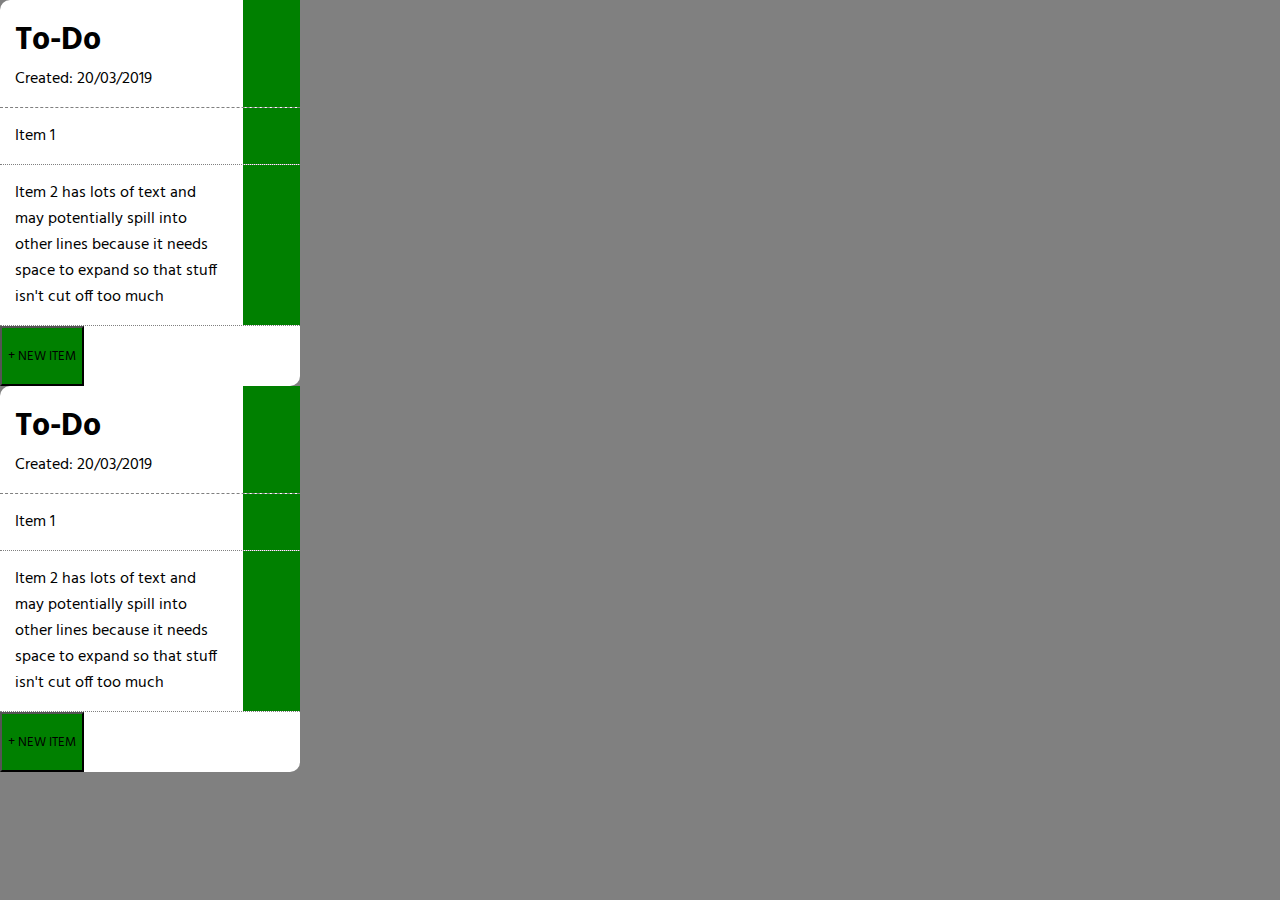
==== index.html @ 6cf63583 "Removed uikit fonts and made lists semi-sortable" ====
<!DOCTYPE html>
<html>
    <head>
        <meta http-equiv="Content-Type" content="text/html; charset=utf-8" />
        <meta name="viewport" content="width=device-width, initial-scale=1" />
        <title>Home</title>
        <link href="https://fonts.googleapis.com/css?family=Hind" rel="stylesheet">
        <link rel="stylesheet" href="css/uikit.css">
        <script src='js/jquery-3.3.1.min.js'></script>
        <script src='js/uikit-icons.min.js'></script>
        <script src='js/uikit.min.js'></script>
        <style>
            * {
                font-family: 'Hind', sans-serif;
            }
            body {
                /* padding:200px; */
                background:grey;
            }
            .list {
                background:white;
                width:300px;
                min-height:140px;
                border-radius:10px;
            }
            .title {
                min-height:80px;
                border-bottom:1px dashed grey;
                display:flex;
                flex-direction:row;
            }
            .title h1, .title p {
                padding:0;
                margin:0;
            }
            .details {
                flex:4 1 0;
                padding:15px;
            }
            .completed {
                flex:1 0 auto;
                background:green;
            }

            .list-elem {
                min-height:50px;
                border-bottom:1px dotted grey;
                display:flex;
                flex-direction:row;
            }
            .elem-name {
                flex:4 1 0;
                padding:15px;
            }
            .elem-complete {
                flex:1 0 auto;
                background:green;
            }

            .new {
                height:60px;
                background:green;
            }
        </style>
    </head>
    <body>
        <div class="board" uk-sortable>
            <div class="list">
                <div class="title">
                    <div class="details">
                        <h1>To-Do</h1>
                        <p>Created: 20/03/2019</p>
                    </div>
                    <div class="completed">&nbsp;</div>
                </div>
                <div class="list-elems" uk-sortable>
                    <div class="list-elem">
                        <div class="elem-name">Item 1</div>
                        <div class="elem-complete">&nbsp;</div>
                    </div>
                    <div class="list-elem">
                        <div class="elem-name">Item 2 has lots of text and may potentially spill into other lines because it needs space to expand so that stuff isn't cut off too much</div>
                        <div class="elem-complete">&nbsp;</div>
                    </div>
                </div>
                <button class="new">+ NEW ITEM</button>
            </div>
            <div class="list">
                <div class="title">
                    <div class="details">
                        <h1>To-Do</h1>
                        <p>Created: 20/03/2019</p>
                    </div>
                    <div class="completed">&nbsp;</div>
                </div>
                <div class="list-elem">
                    <div class="elem-name">Item 1</div>
                    <div class="elem-complete">&nbsp;</div>
                </div>
                <div class="list-elem">
                    <div class="elem-name">Item 2 has lots of text and may potentially spill into other lines because it needs space to expand so that stuff isn't cut off too much</div>
                    <div class="elem-complete">&nbsp;</div>
                </div>
                <button class="new">+ NEW ITEM</button>
            </div>
        </div>
    </body>
</html>
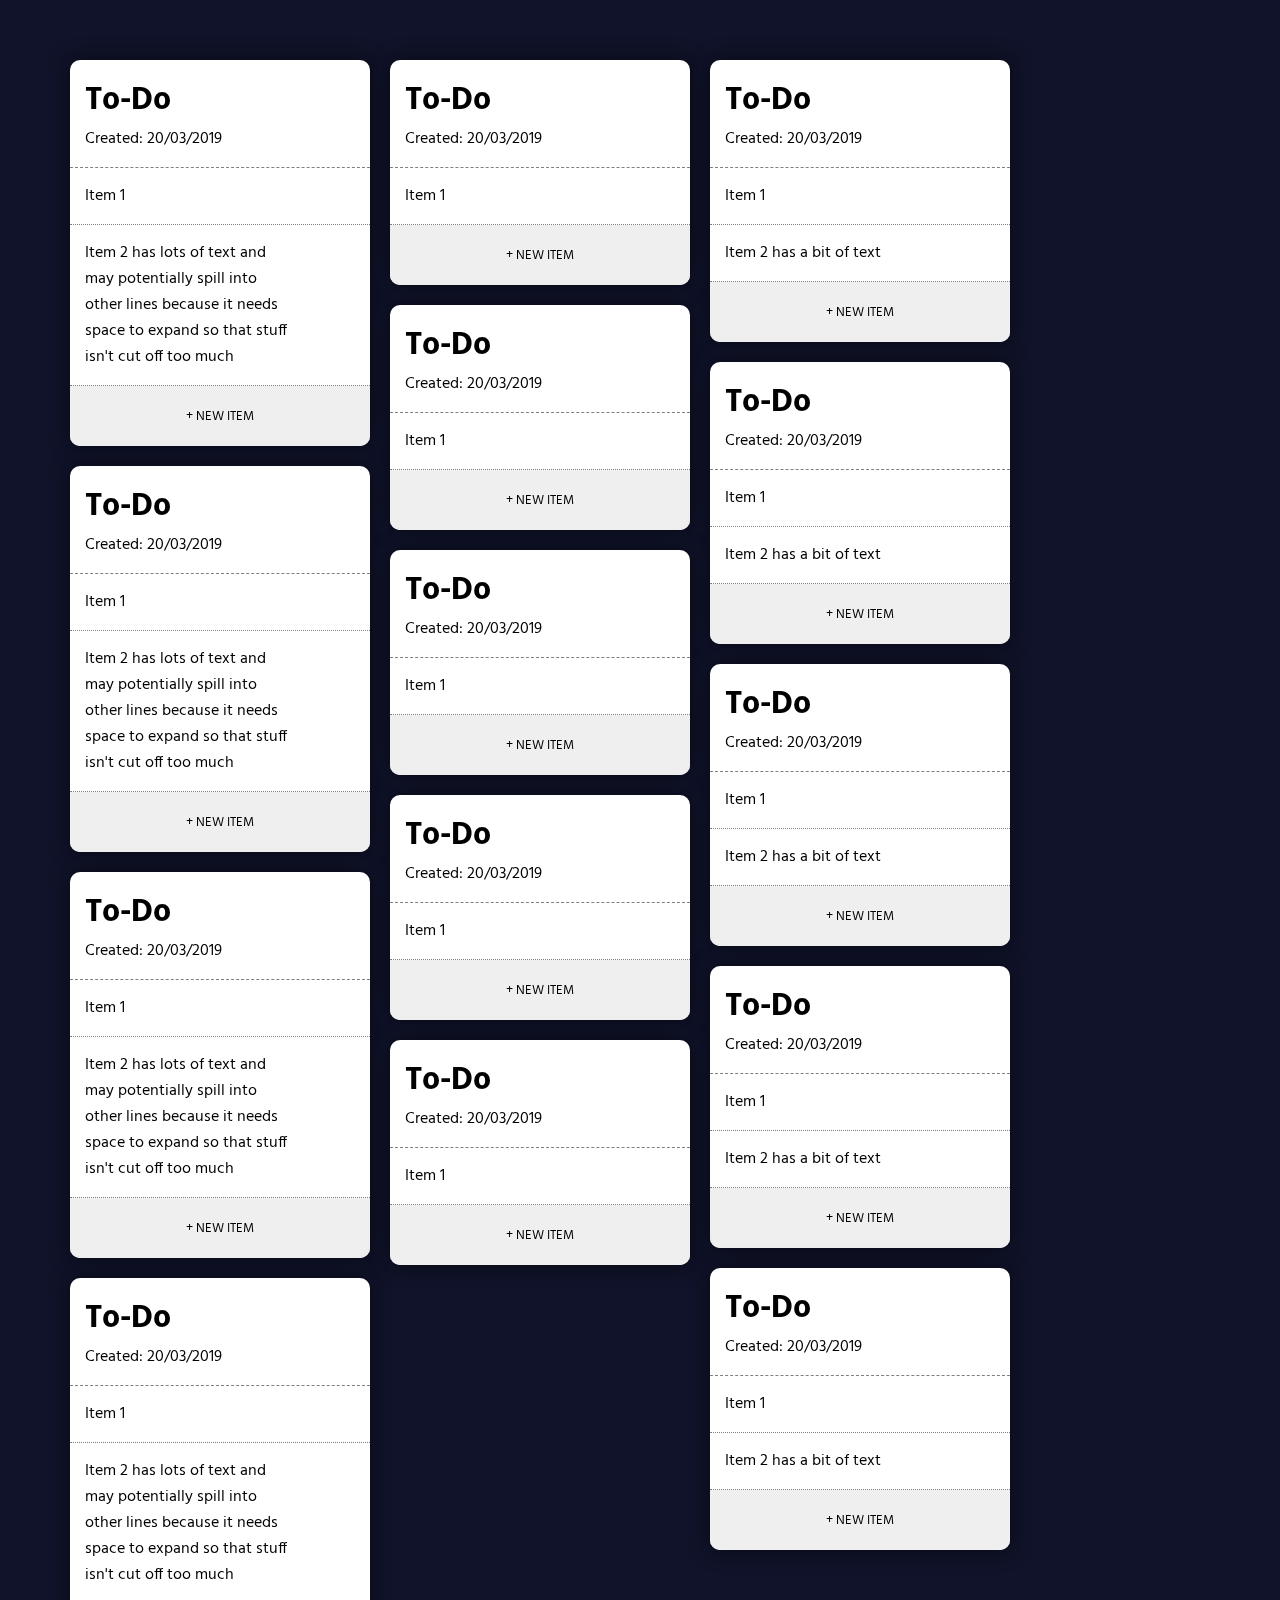
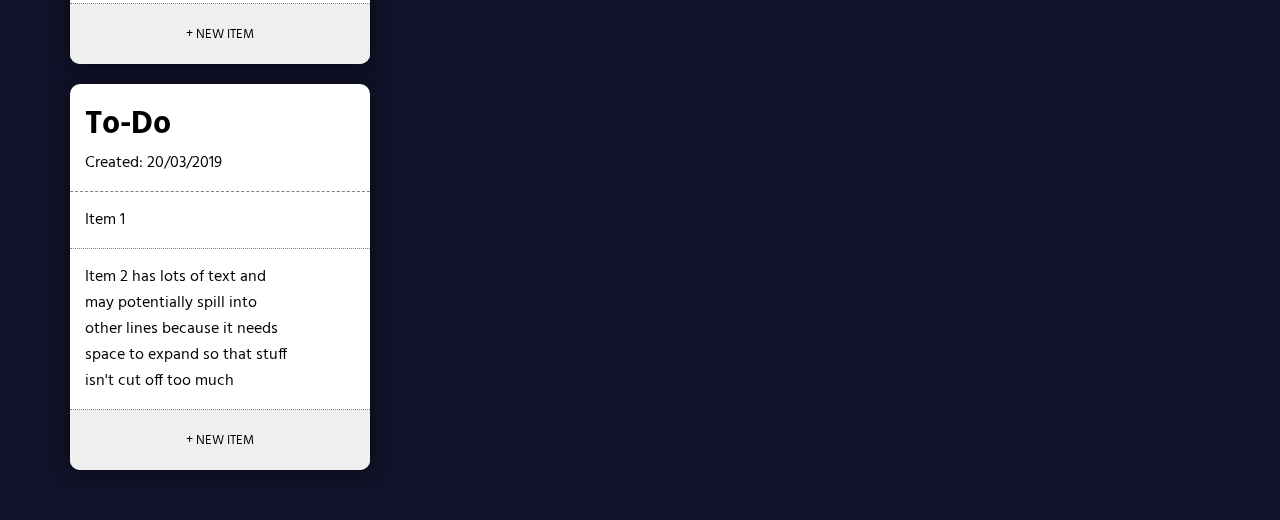
==== commit 4efee8f7: "Masonary grid set up" ====
--- a/index.html
+++ b/index.html
@@ -15,13 +15,22 @@
             }
             body {
                 /* padding:200px; */
-                background:grey;
+                background:#101329;
+            }
+            .board {
+                padding-top:50px;
+                padding-bottom:100px;
+                padding-left:100px;
+                padding-right:100px;
             }
             .list {
                 background:white;
                 width:300px;
                 min-height:140px;
                 border-radius:10px;
+                margin:10px !important;
+                padding:0;
+                filter:drop-shadow(0px 0px 10px rgba(0,0,0,.5))
             }
             .title {
                 min-height:80px;
@@ -37,9 +46,10 @@
                 flex:4 1 0;
                 padding:15px;
             }
-            .completed {
+            .complete {
                 flex:1 0 auto;
-                background:green;
+                border-radius:0 10px 0 0;
+                /* background:green; */
             }
 
             .list-elem {
@@ -54,51 +64,282 @@
             }
             .elem-complete {
                 flex:1 0 auto;
-                background:green;
+                /* background:green; */
             }
 
             .new {
                 height:60px;
-                background:green;
+                /* background:green; */
+                border:0;
+                border-radius:0 0 10px 10px;
+                width:100%;
+                -webkit-appearance:none;
+                padding-left:8px;
+                padding-right:8px;
+            }
+            button::-moz-focus-inner {
+                border:0 !important;
             }
         </style>
     </head>
     <body>
-        <div class="board" uk-sortable>
-            <div class="list">
-                <div class="title">
-                    <div class="details">
-                        <h1>To-Do</h1>
-                        <p>Created: 20/03/2019</p>
-                    </div>
-                    <div class="completed">&nbsp;</div>
-                </div>
-                <div class="list-elems" uk-sortable>
-                    <div class="list-elem">
-                        <div class="elem-name">Item 1</div>
-                        <div class="elem-complete">&nbsp;</div>
-                    </div>
-                    <div class="list-elem">
-                        <div class="elem-name">Item 2 has lots of text and may potentially spill into other lines because it needs space to expand so that stuff isn't cut off too much</div>
-                        <div class="elem-complete">&nbsp;</div>
-                    </div>
-                </div>
-                <button class="new">+ NEW ITEM</button>
-            </div>
-            <div class="list">
-                <div class="title">
-                    <div class="details">
-                        <h1>To-Do</h1>
-                        <p>Created: 20/03/2019</p>
-                    </div>
-                    <div class="completed">&nbsp;</div>
-                </div>
-                <div class="list-elem">
-                    <div class="elem-name">Item 1</div>
-                    <div class="elem-complete">&nbsp;</div>
-                </div>
-                <div class="list-elem">
-                    <div class="elem-name">Item 2 has lots of text and may potentially spill into other lines because it needs space to expand so that stuff isn't cut off too much</div>
+        <div class="board" uk-grid="masonry: true" uk-sortable>
+            <div class="list">
+                <div class="title">
+                    <div class="details">
+                        <h1>To-Do</h1>
+                        <p>Created: 20/03/2019</p>
+                    </div>
+                    <div class="complete">&nbsp;</div>
+                </div>
+                <div class="list-elems">
+                    <div class="list-elem">
+                        <div class="elem-name">Item 1</div>
+                        <div class="elem-complete">&nbsp;</div>
+                    </div>
+                    <div class="list-elem">
+                        <div class="elem-name">Item 2 has lots of text and may potentially spill into other lines because it needs space to expand so that stuff isn't cut off too much</div>
+                        <div class="elem-complete">&nbsp;</div>
+                    </div>
+                </div>
+                <button class="new">+ NEW ITEM</button>
+            </div>
+            <div class="list">
+                <div class="title">
+                    <div class="details">
+                        <h1>To-Do</h1>
+                        <p>Created: 20/03/2019</p>
+                    </div>
+                    <div class="complete">&nbsp;</div>
+                </div>
+                <div class="list-elem">
+                    <div class="elem-name">Item 1</div>
+                    <div class="elem-complete">&nbsp;</div>
+                </div>
+                <button class="new">+ NEW ITEM</button>
+            </div>
+            <div class="list">
+                <div class="title">
+                    <div class="details">
+                        <h1>To-Do</h1>
+                        <p>Created: 20/03/2019</p>
+                    </div>
+                    <div class="complete">&nbsp;</div>
+                </div>
+                <div class="list-elem">
+                    <div class="elem-name">Item 1</div>
+                    <div class="elem-complete">&nbsp;</div>
+                </div>
+                <div class="list-elem">
+                    <div class="elem-name">Item 2 has a bit of text</div>
+                    <div class="elem-complete">&nbsp;</div>
+                </div>
+                <button class="new">+ NEW ITEM</button>
+            </div>
+            <div class="list">
+                <div class="title">
+                    <div class="details">
+                        <h1>To-Do</h1>
+                        <p>Created: 20/03/2019</p>
+                    </div>
+                    <div class="complete">&nbsp;</div>
+                </div>
+                <div class="list-elems">
+                    <div class="list-elem">
+                        <div class="elem-name">Item 1</div>
+                        <div class="elem-complete">&nbsp;</div>
+                    </div>
+                    <div class="list-elem">
+                        <div class="elem-name">Item 2 has lots of text and may potentially spill into other lines because it needs space to expand so that stuff isn't cut off too much</div>
+                        <div class="elem-complete">&nbsp;</div>
+                    </div>
+                </div>
+                <button class="new">+ NEW ITEM</button>
+            </div>
+            <div class="list">
+                <div class="title">
+                    <div class="details">
+                        <h1>To-Do</h1>
+                        <p>Created: 20/03/2019</p>
+                    </div>
+                    <div class="complete">&nbsp;</div>
+                </div>
+                <div class="list-elem">
+                    <div class="elem-name">Item 1</div>
+                    <div class="elem-complete">&nbsp;</div>
+                </div>
+                <button class="new">+ NEW ITEM</button>
+            </div>
+            <div class="list">
+                <div class="title">
+                    <div class="details">
+                        <h1>To-Do</h1>
+                        <p>Created: 20/03/2019</p>
+                    </div>
+                    <div class="complete">&nbsp;</div>
+                </div>
+                <div class="list-elem">
+                    <div class="elem-name">Item 1</div>
+                    <div class="elem-complete">&nbsp;</div>
+                </div>
+                <div class="list-elem">
+                    <div class="elem-name">Item 2 has a bit of text</div>
+                    <div class="elem-complete">&nbsp;</div>
+                </div>
+                <button class="new">+ NEW ITEM</button>
+            </div>
+            <div class="list">
+                <div class="title">
+                    <div class="details">
+                        <h1>To-Do</h1>
+                        <p>Created: 20/03/2019</p>
+                    </div>
+                    <div class="complete">&nbsp;</div>
+                </div>
+                <div class="list-elems">
+                    <div class="list-elem">
+                        <div class="elem-name">Item 1</div>
+                        <div class="elem-complete">&nbsp;</div>
+                    </div>
+                    <div class="list-elem">
+                        <div class="elem-name">Item 2 has lots of text and may potentially spill into other lines because it needs space to expand so that stuff isn't cut off too much</div>
+                        <div class="elem-complete">&nbsp;</div>
+                    </div>
+                </div>
+                <button class="new">+ NEW ITEM</button>
+            </div>
+            <div class="list">
+                <div class="title">
+                    <div class="details">
+                        <h1>To-Do</h1>
+                        <p>Created: 20/03/2019</p>
+                    </div>
+                    <div class="complete">&nbsp;</div>
+                </div>
+                <div class="list-elem">
+                    <div class="elem-name">Item 1</div>
+                    <div class="elem-complete">&nbsp;</div>
+                </div>
+                <button class="new">+ NEW ITEM</button>
+            </div>
+            <div class="list">
+                <div class="title">
+                    <div class="details">
+                        <h1>To-Do</h1>
+                        <p>Created: 20/03/2019</p>
+                    </div>
+                    <div class="complete">&nbsp;</div>
+                </div>
+                <div class="list-elem">
+                    <div class="elem-name">Item 1</div>
+                    <div class="elem-complete">&nbsp;</div>
+                </div>
+                <div class="list-elem">
+                    <div class="elem-name">Item 2 has a bit of text</div>
+                    <div class="elem-complete">&nbsp;</div>
+                </div>
+                <button class="new">+ NEW ITEM</button>
+            </div>
+            <div class="list">
+                <div class="title">
+                    <div class="details">
+                        <h1>To-Do</h1>
+                        <p>Created: 20/03/2019</p>
+                    </div>
+                    <div class="complete">&nbsp;</div>
+                </div>
+                <div class="list-elems">
+                    <div class="list-elem">
+                        <div class="elem-name">Item 1</div>
+                        <div class="elem-complete">&nbsp;</div>
+                    </div>
+                    <div class="list-elem">
+                        <div class="elem-name">Item 2 has lots of text and may potentially spill into other lines because it needs space to expand so that stuff isn't cut off too much</div>
+                        <div class="elem-complete">&nbsp;</div>
+                    </div>
+                </div>
+                <button class="new">+ NEW ITEM</button>
+            </div>
+            <div class="list">
+                <div class="title">
+                    <div class="details">
+                        <h1>To-Do</h1>
+                        <p>Created: 20/03/2019</p>
+                    </div>
+                    <div class="complete">&nbsp;</div>
+                </div>
+                <div class="list-elem">
+                    <div class="elem-name">Item 1</div>
+                    <div class="elem-complete">&nbsp;</div>
+                </div>
+                <button class="new">+ NEW ITEM</button>
+            </div>
+            <div class="list">
+                <div class="title">
+                    <div class="details">
+                        <h1>To-Do</h1>
+                        <p>Created: 20/03/2019</p>
+                    </div>
+                    <div class="complete">&nbsp;</div>
+                </div>
+                <div class="list-elem">
+                    <div class="elem-name">Item 1</div>
+                    <div class="elem-complete">&nbsp;</div>
+                </div>
+                <div class="list-elem">
+                    <div class="elem-name">Item 2 has a bit of text</div>
+                    <div class="elem-complete">&nbsp;</div>
+                </div>
+                <button class="new">+ NEW ITEM</button>
+            </div>
+            <div class="list">
+                <div class="title">
+                    <div class="details">
+                        <h1>To-Do</h1>
+                        <p>Created: 20/03/2019</p>
+                    </div>
+                    <div class="complete">&nbsp;</div>
+                </div>
+                <div class="list-elems">
+                    <div class="list-elem">
+                        <div class="elem-name">Item 1</div>
+                        <div class="elem-complete">&nbsp;</div>
+                    </div>
+                    <div class="list-elem">
+                        <div class="elem-name">Item 2 has lots of text and may potentially spill into other lines because it needs space to expand so that stuff isn't cut off too much</div>
+                        <div class="elem-complete">&nbsp;</div>
+                    </div>
+                </div>
+                <button class="new">+ NEW ITEM</button>
+            </div>
+            <div class="list">
+                <div class="title">
+                    <div class="details">
+                        <h1>To-Do</h1>
+                        <p>Created: 20/03/2019</p>
+                    </div>
+                    <div class="complete">&nbsp;</div>
+                </div>
+                <div class="list-elem">
+                    <div class="elem-name">Item 1</div>
+                    <div class="elem-complete">&nbsp;</div>
+                </div>
+                <button class="new">+ NEW ITEM</button>
+            </div>
+            <div class="list">
+                <div class="title">
+                    <div class="details">
+                        <h1>To-Do</h1>
+                        <p>Created: 20/03/2019</p>
+                    </div>
+                    <div class="complete">&nbsp;</div>
+                </div>
+                <div class="list-elem">
+                    <div class="elem-name">Item 1</div>
+                    <div class="elem-complete">&nbsp;</div>
+                </div>
+                <div class="list-elem">
+                    <div class="elem-name">Item 2 has a bit of text</div>
                     <div class="elem-complete">&nbsp;</div>
                 </div>
                 <button class="new">+ NEW ITEM</button>
